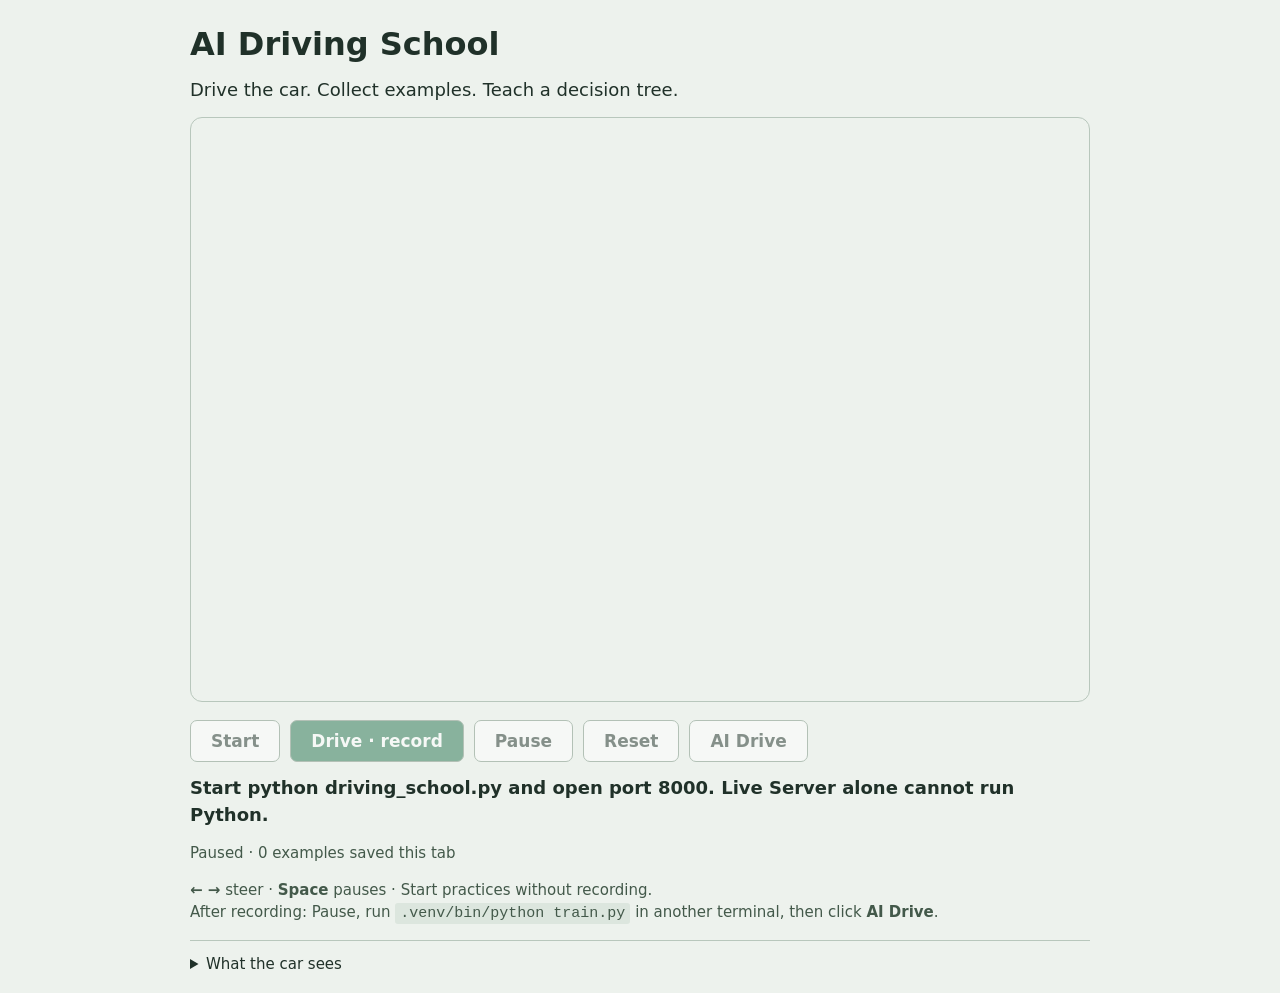
==== web/index.html @ db1a6a88 "Initial commit: AI Driving School student lab" ====
<!doctype html>
<html lang="en">
<head>
  <meta charset="utf-8">
  <meta name="viewport" content="width=device-width, initial-scale=1">
  <title>AI Driving School</title>
  <link rel="stylesheet" href="style.css">
</head>
<body>
  <main>
    <h1>AI Driving School</h1>
    <p>Drive the car. Collect examples. Teach a decision tree.</p>
    <canvas id="track" width="900" height="600" tabindex="0" aria-label="Driving track. Left and right arrows steer; Space pauses."></canvas>
    <div class="controls" aria-label="Driving controls">
      <button data-command="Start">Start</button>
      <button data-command="Drive" class="primary">Drive · record</button>
      <button data-command="Pause">Pause</button>
      <button data-command="Reset">Reset</button>
      <button data-command="AI">AI Drive</button>
    </div>
    <p id="status" role="status" aria-live="polite">Connecting to Python…</p>
    <p id="details">Paused · 0 examples saved this tab</p>
    <p class="hint"><strong>← →</strong> steer · <strong>Space</strong> pauses · Start practices without recording.<br>
      After recording: Pause, run <code>.venv/bin/python train.py</code> in another terminal, then click <strong>AI Drive</strong>.</p>
    <details><summary>What the car sees</summary><p id="sensors">Five wall distances, left to right.</p><p class="hint">0 = at the wall; 1 = at least 180 units away. These five numbers are the model’s only features.</p></details>
  </main>
  <script src="app.js"></script>
</body>
</html>
---- web/style.css ----
*{box-sizing:border-box}body{margin:0;background:#edf2ed;color:#203129;font:18px/1.5 system-ui,sans-serif}main{max-width:940px;margin:auto;padding:20px}h1{margin:0;font-size:32px}p{margin:8px 0 14px}canvas{display:block;width:100%;background:#edf2ed;border:1px solid #b8c7bc;border-radius:12px;max-height:65vh;object-fit:contain}canvas:focus-visible{outline:3px solid #26734f;outline-offset:3px}.controls{display:flex;gap:10px;flex-wrap:wrap;margin:18px 0 12px}button{border:1px solid #7a9280;border-radius:7px;background:white;color:#203129;padding:10px 20px;font:600 17px system-ui;cursor:pointer}button:hover{background:#d7e7dc}.primary{background:#26734f;color:white}.primary:hover{background:#205e42}button:focus-visible{outline:3px solid #26734f;outline-offset:3px}button:disabled{opacity:.5;cursor:wait}#status{font-weight:600;min-height:27px}#details,.hint{font-size:15px;color:#43594a}code{background:#dce6de;padding:2px 5px;border-radius:3px}details{font-size:15px;border-top:1px solid #b8c7bc;padding-top:12px}summary{cursor:pointer} @media(max-width:600px){main{padding:14px}h1{font-size:27px}button{padding:10px 13px}.controls{gap:7px}canvas{max-height:none}}
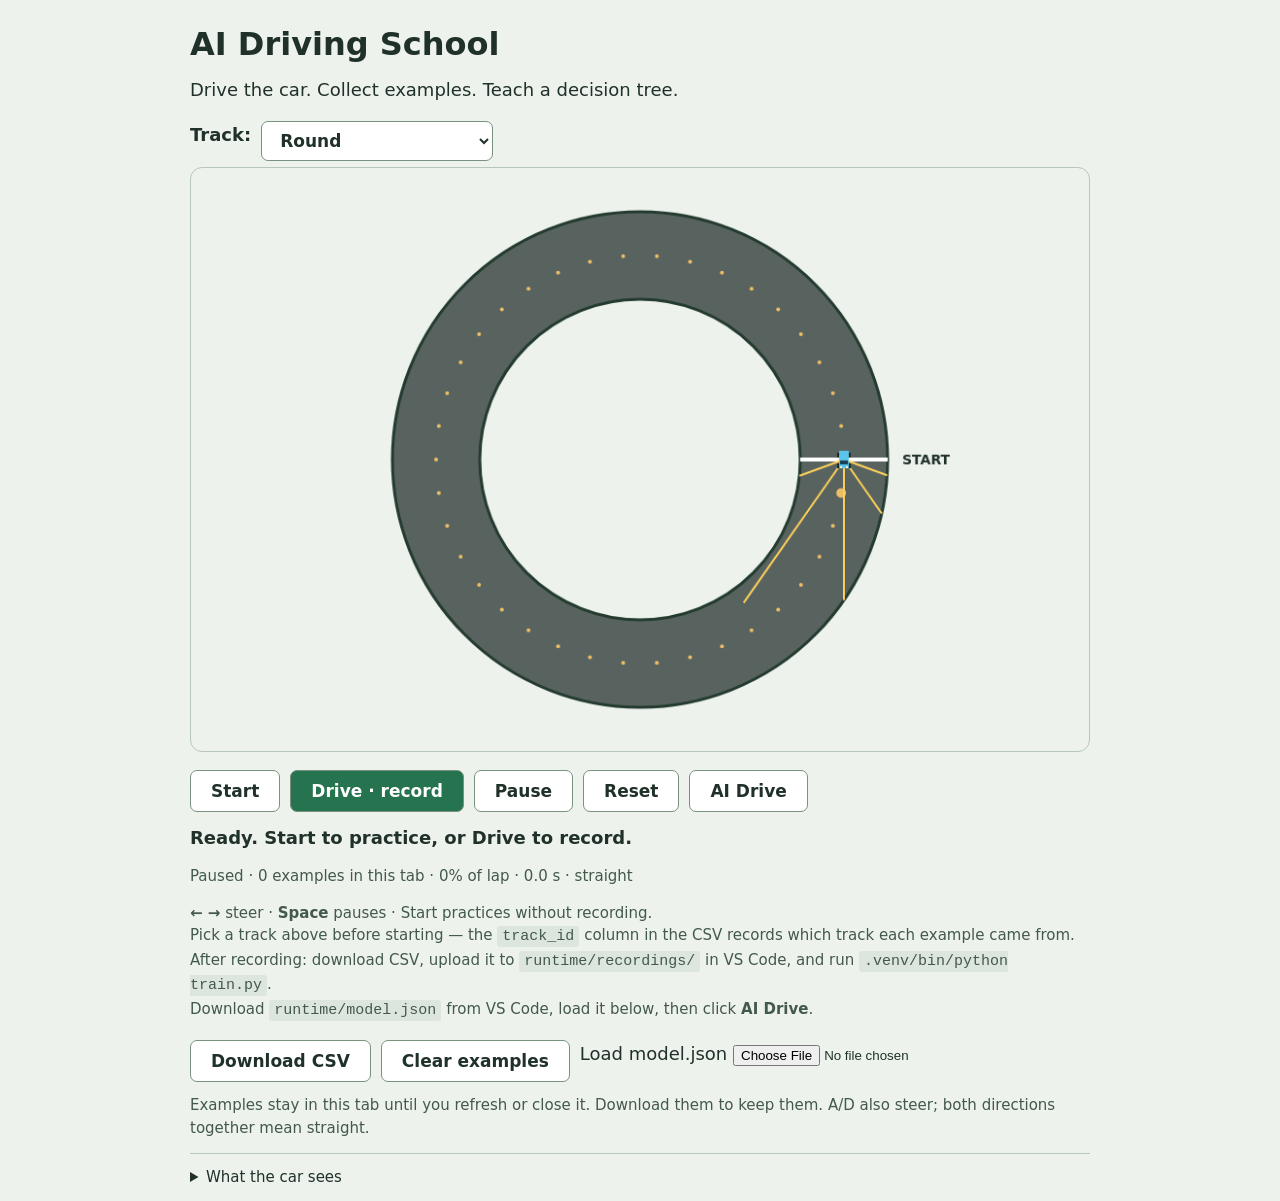
==== commit 514c00be: "Run simulator in browser with three tracks and classroom test data" ====
--- a/web/index.html
+++ b/web/index.html
@@ -10,6 +10,10 @@
   <main>
     <h1>AI Driving School</h1>
     <p>Drive the car. Collect examples. Teach a decision tree.</p>
+    <div class="controls" style="margin-bottom:6px">
+      <label for="track-select"><strong>Track:</strong></label>
+      <select id="track-select" style="font:600 17px system-ui;padding:8px 14px;border:1px solid #7a9280;border-radius:7px;background:white;color:#203129;cursor:pointer"></select>
+    </div>
     <canvas id="track" width="900" height="600" tabindex="0" aria-label="Driving track. Left and right arrows steer; Space pauses."></canvas>
     <div class="controls" aria-label="Driving controls">
       <button data-command="Start">Start</button>
@@ -18,12 +22,16 @@
       <button data-command="Reset">Reset</button>
       <button data-command="AI">AI Drive</button>
     </div>
-    <p id="status" role="status" aria-live="polite">Connecting to Python…</p>
-    <p id="details">Paused · 0 examples saved this tab</p>
+    <p id="status" role="status" aria-live="polite">Ready.</p>
+    <p id="details">Paused · 0 examples in this tab</p>
     <p class="hint"><strong>← →</strong> steer · <strong>Space</strong> pauses · Start practices without recording.<br>
-      After recording: Pause, run <code>.venv/bin/python train.py</code> in another terminal, then click <strong>AI Drive</strong>.</p>
+      Pick a track above before starting — the <code>track_id</code> column in the CSV records which track each example came from.<br>
+      After recording: download CSV, upload it to <code>runtime/recordings/</code> in VS Code, and run <code>.venv/bin/python train.py</code>.<br>Download <code>runtime/model.json</code> from VS Code, load it below, then click <strong>AI Drive</strong>.</p>
+    <div class="controls"><button id="download">Download CSV</button><button id="clear">Clear examples</button><label>Load model.json <input id="model" type="file" accept=".json,application/json"></label></div>
+    <p class="hint">Examples stay in this tab until you refresh or close it. Download them to keep them. A/D also steer; both directions together mean straight.</p>
     <details><summary>What the car sees</summary><p id="sensors">Five wall distances, left to right.</p><p class="hint">0 = at the wall; 1 = at least 180 units away. These five numbers are the model’s only features.</p></details>
   </main>
+  <script src="simulation.js"></script>
   <script src="app.js"></script>
 </body>
 </html>
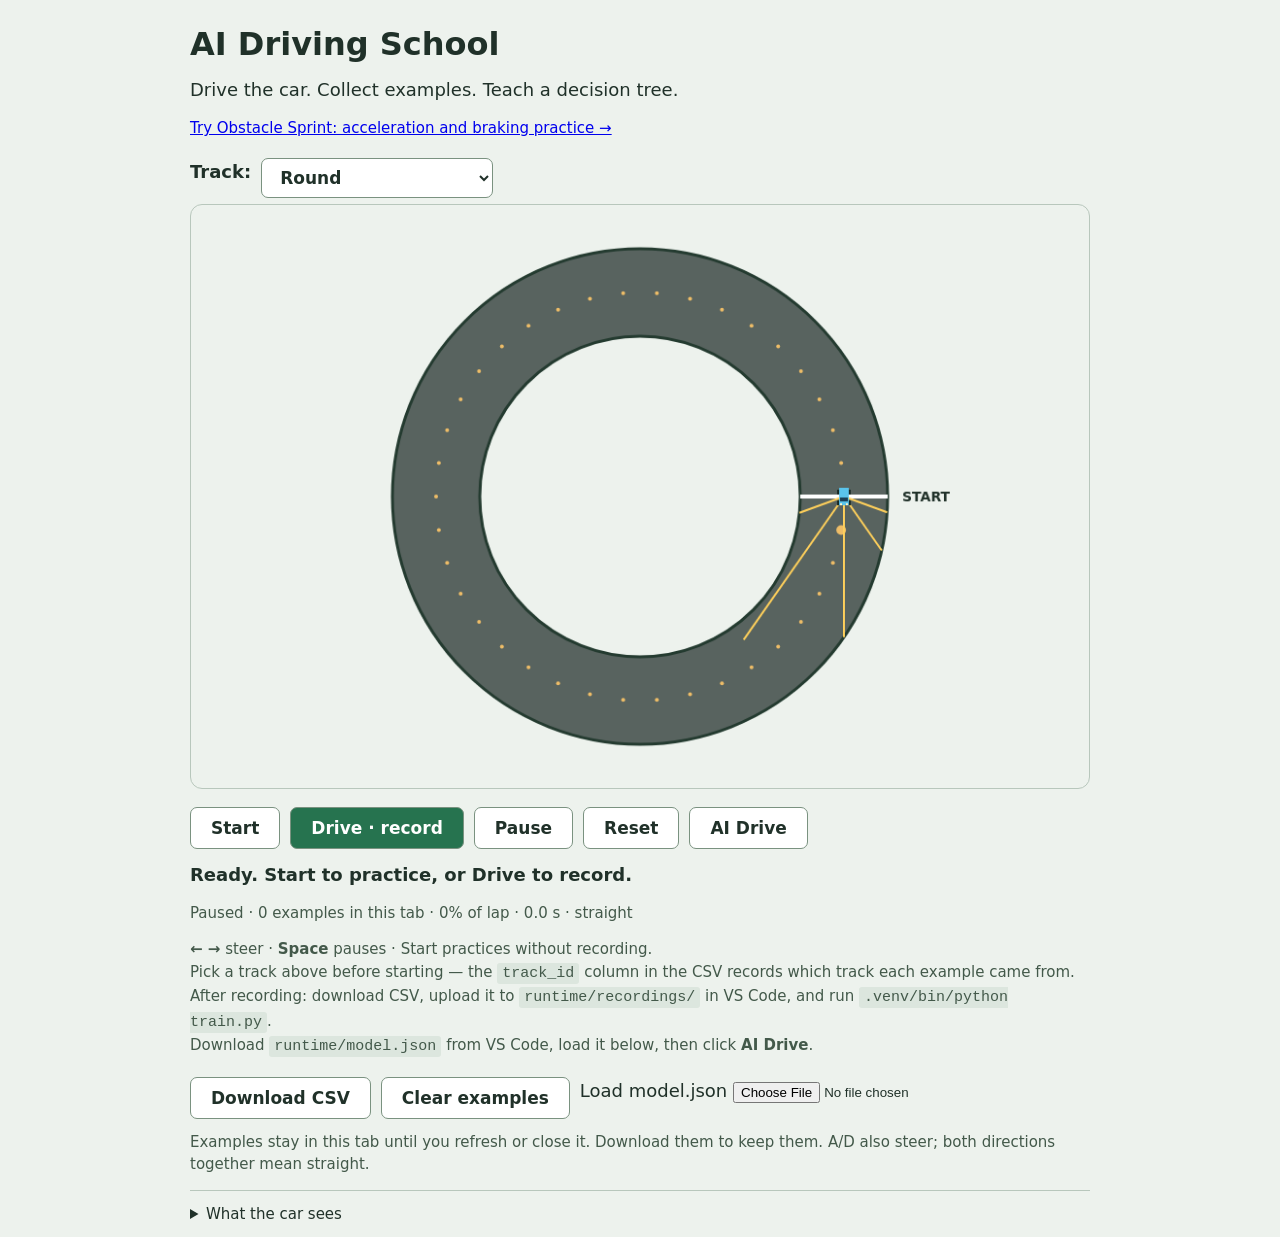
==== commit 19d4f321: "Add student obstacle-driving activity and model races" ====
--- a/web/index.html
+++ b/web/index.html
@@ -10,6 +10,7 @@
   <main>
     <h1>AI Driving School</h1>
     <p>Drive the car. Collect examples. Teach a decision tree.</p>
+    <p class="hint"><a href="drag.html">Try Obstacle Sprint: acceleration and braking practice →</a></p>
     <div class="controls" style="margin-bottom:6px">
       <label for="track-select"><strong>Track:</strong></label>
       <select id="track-select" style="font:600 17px system-ui;padding:8px 14px;border:1px solid #7a9280;border-radius:7px;background:white;color:#203129;cursor:pointer"></select>
